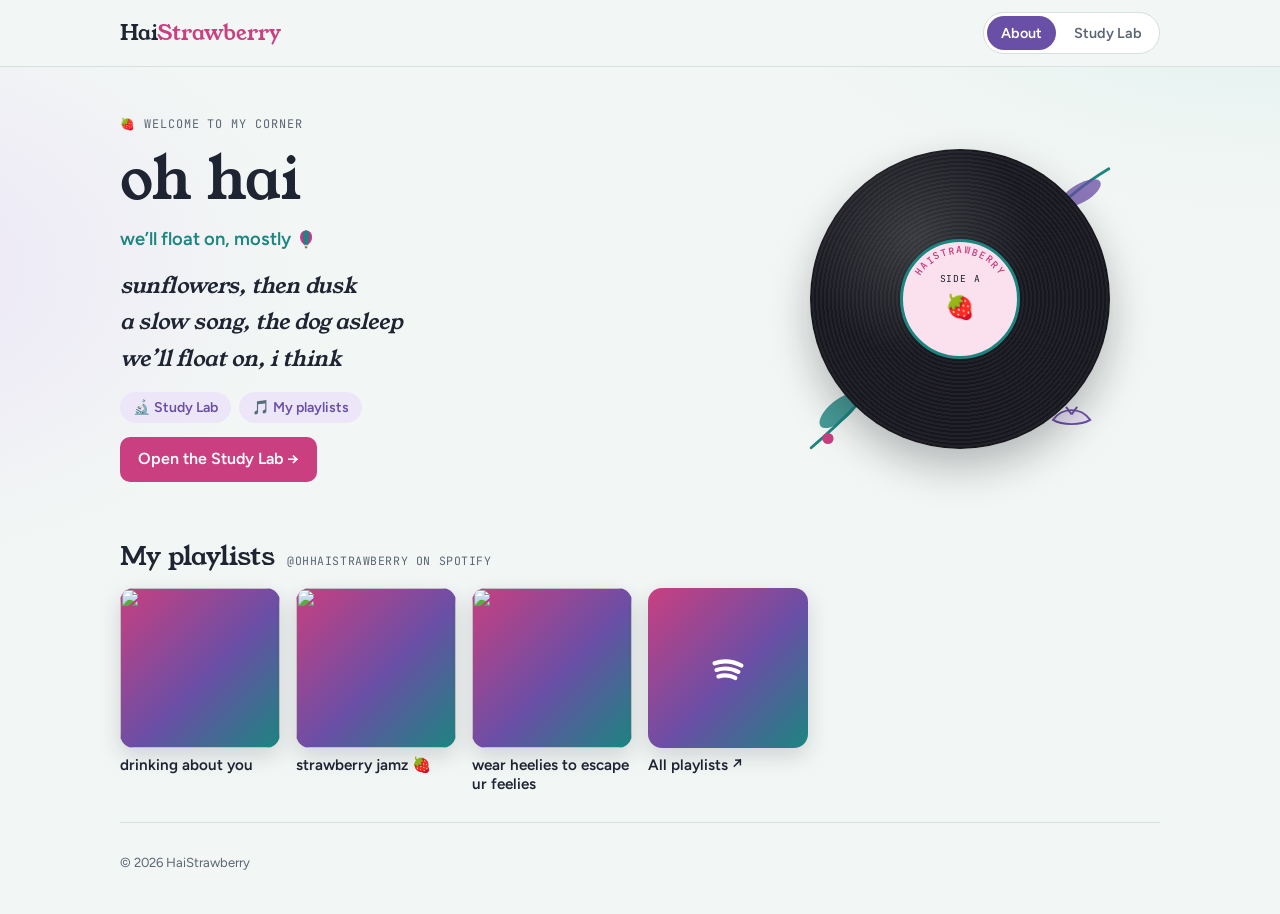
==== index.html @ 8103ea99 "Implement logo click event for unlocking feature Add click event listener to logo for unlocking feat" ====
<!doctype html>
<html lang="en">
<head>
  <meta charset="utf-8">
  <meta name="viewport" content="width=device-width,initial-scale=1,viewport-fit=cover">
  <title>HaiStrawberry</title>
  <meta name="description" content="HaiStrawberry: my corner for music, nature, and CLS study flashcards.">
  <meta name="theme-color" content="#C93F80">
  <meta property="og:title" content="HaiStrawberry">
  <meta property="og:description" content="Music, nature, and CLS study flashcards.">
  <meta property="og:type" content="website">
  <link rel="icon" href="favicon.svg" type="image/svg+xml">
  <link rel="preconnect" href="https://fonts.googleapis.com">
  <link rel="preconnect" href="https://fonts.gstatic.com" crossorigin>
  <link rel="stylesheet" href="styles.css">
</head>
<body>
  <script>
(function () {
  var logo = document.querySelector('.logo'); // your strawberry logo
  if (!logo) return;
  logo.addEventListener('click', function (e) {
    var now = Date.now(), d = {};
    try { d = JSON.parse(sessionStorage.getItem('strawbzTaps')) || {}; } catch (_) {}
    var n = (now - (d.t || 0) < 2500) ? (d.n || 0) + 1 : 1;
    try { sessionStorage.setItem('strawbzTaps', JSON.stringify({ n: n, t: now })); } catch (_) {}
    if (n >= 5) {
      e.preventDefault();
      try { sessionStorage.removeItem('strawbzTaps'); sessionStorage.setItem('strawbzUnlocked', '1'); } catch (_) {}
      location.href = '/jetty-strawbz.html';
    }
  });
})();
</script>
  <!-- I Love Ocavil -->
  <div id="app"></div>
  <div id="toast" class="toast" role="status" hidden></div>
  <noscript><p style="padding:24px">Turn on JavaScript to see this site.</p></noscript>
  <script src="card-images.js"></script>
  <script src="data.js"></script>
  <script src="app.js"></script>
</body>
</html>
---- styles.css ----
@import url("https://fonts.googleapis.com/css2?family=Figtree:wght@400;500;600;700&family=JetBrains+Mono:wght@400;600&family=Young+Serif&display=swap");
:root{
  --bg:#F2F6F4;--surface:#FFFFFF;--surface-2:#F5F8F7;--ink:#1F2433;--muted:#5C6675;--line:#D6E0DD;
  --accent:#C93F80;--accent-ink:#FFFFFF;--accent-soft:#FBE1EE;--violet:#6A4FA6;--violet-soft:#ECE6F8;--teal:#1C8580;--teal-soft:#DDF1EE;--good:#1C8580;
  --display:"Young Serif",Georgia,"Times New Roman",serif;
  --body:"Figtree",system-ui,-apple-system,"Segoe UI",sans-serif;
  --mono:"JetBrains Mono",ui-monospace,Menlo,Consolas,monospace;
}
@media (prefers-color-scheme:dark){:root:not([data-theme="light"]){
  color-scheme:dark;--bg:#101817;--surface:#172221;--surface-2:#131C1B;--ink:#E6EEEC;--muted:#98A8A5;--line:#27403D;
  --accent:#F07AB2;--accent-ink:#1E0B15;--accent-soft:#3B1D2D;--violet:#B7A2F0;--violet-soft:#2A2340;--teal:#4FC7BE;--teal-soft:#153A37;--good:#4FC7BE;}}
:root[data-theme="dark"]{
  color-scheme:dark;--bg:#101817;--surface:#172221;--surface-2:#131C1B;--ink:#E6EEEC;--muted:#98A8A5;--line:#27403D;
  --accent:#F07AB2;--accent-ink:#1E0B15;--accent-soft:#3B1D2D;--violet:#B7A2F0;--violet-soft:#2A2340;--teal:#4FC7BE;--teal-soft:#153A37;--good:#4FC7BE;}
*{box-sizing:border-box}
body{background:radial-gradient(900px 500px at 100% -10%,var(--teal-soft),transparent 60%),radial-gradient(700px 480px at -10% 30%,var(--violet-soft),transparent 60%),var(--bg);background-attachment:fixed;color:var(--ink);font:16px/1.55 var(--body);padding-inline:16px}
.wrap{max-width:1040px;margin-inline:auto}
h1,h2{font-family:var(--display);font-weight:400;text-wrap:balance;margin:0;line-height:1.1}
h1{font-size:clamp(2.2rem,6vw,3.6rem)}
h2{font-size:1.6rem}
p{margin:0}
button,input,textarea,select{font:inherit;color:inherit}
button{cursor:pointer}
:focus-visible{outline:2px solid var(--accent);outline-offset:2px}
.eyebrow,.code,.side,.count{font-family:var(--mono);font-size:.74rem;letter-spacing:.08em;text-transform:uppercase;color:var(--muted)}

/* top bar */
.top{position:sticky;top:env(safe-area-inset-top,0px);z-index:5;background:var(--bg);border-bottom:1px solid var(--line);margin-inline:-16px;padding-inline:16px}
.top-in{display:flex;align-items:center;gap:12px;flex-wrap:wrap;padding-block:12px}
.brand{font-family:var(--display);font-size:1.3rem;letter-spacing:-.01em;color:var(--ink);text-decoration:none;margin-right:auto}
.brand i{color:var(--accent);font-style:normal}
nav{display:flex;gap:4px;background:var(--surface);border:1px solid var(--line);border-radius:999px;padding:3px}
nav button{border:0;background:none;padding:6px 14px;border-radius:999px;font-weight:600;font-size:.9rem;color:var(--muted)}
nav button[aria-current="page"]{background:var(--violet);color:var(--surface)}
.edit-t{border:1px dashed var(--accent);background:none;color:var(--accent);border-radius:999px;padding:6px 14px;font-weight:600;font-size:.9rem}

/* buttons */
.btn,.primary{display:inline-flex;align-items:center;gap:8px;background:var(--accent);color:var(--accent-ink);border:0;border-radius:10px;padding:10px 18px;font-weight:600;text-decoration:none}
.ghost{background:var(--surface);border:1px solid var(--line);border-radius:10px;padding:9px 14px;font-weight:600}
.mini{background:none;border:1px solid var(--line);border-radius:8px;padding:4px 10px;font-size:.8rem;font-weight:600;color:var(--muted)}
.danger{color:#C23B3B;border-color:currentColor}

/* hero */
.hero{display:grid;grid-template-columns:1.2fr .8fr;gap:40px;align-items:center;padding-block:48px 32px}
.hero-txt{display:grid;gap:14px;justify-items:start}
.tag{font-size:1.15rem;color:var(--teal);font-weight:600}
.about{max-width:60ch;color:var(--muted)}
.chips{display:flex;flex-wrap:wrap;gap:8px}
.chip{border:1px solid var(--violet-soft);background:var(--violet-soft);color:var(--violet);font-weight:600;border-radius:999px;padding:4px 12px;font-size:.88rem}
.record-wrap{display:grid;place-items:center;position:relative;isolation:isolate}
.leaves{position:absolute;inset:-12% 0;width:100%;height:124%;z-index:-1;pointer-events:none}
.record{width:min(300px,70vw);aspect-ratio:1;max-width:100%;border-radius:50%;display:grid;place-items:center;
  background:radial-gradient(circle at 35% 30%,rgba(255,255,255,.14),transparent 40%),repeating-radial-gradient(circle,#17171d 0 2px,#22222a 2px 4px);
  box-shadow:0 18px 40px rgba(20,20,30,.28);animation:spin 9s linear infinite}
.label{width:40%;aspect-ratio:1;border-radius:50%;background:var(--accent-soft);border:3px solid var(--teal);display:grid;place-content:center;text-align:center;gap:2px;font-family:var(--mono);font-size:.6rem;letter-spacing:.08em;color:var(--ink);position:relative;overflow:hidden}
.label-top{position:relative;z-index:1}
.label b{position:relative;z-index:1}
.label-curve{position:absolute;inset:0;width:100%;height:100%;pointer-events:none}
.label-curve text{font-family:var(--mono);font-size:8.5px;letter-spacing:1.2px;fill:var(--accent);text-transform:uppercase;font-weight:600}
.label b{font-family:var(--display);font-size:1.5rem;font-weight:400;letter-spacing:0;color:var(--accent)}
@keyframes spin{to{transform:rotate(360deg)}}

/* tracks */
.section{padding-block:28px;display:grid;gap:16px}
.tracks{list-style:none;margin:0;padding:0;border-top:1px solid var(--line)}
.tracks li{display:grid;grid-template-columns:3ch 1fr;gap:12px;padding-block:12px;border-bottom:1px solid var(--line);align-items:baseline}
.tracks .n{font-family:var(--mono);color:var(--teal);font-variant-numeric:tabular-nums}
.tracks .t{font-weight:600}
.tracks .a{color:var(--muted)}

/* study */
.study-head{padding-block:40px 20px;display:grid;gap:10px}
.study-head p:not(.eyebrow){color:var(--muted);max-width:60ch}
.decks{display:grid;grid-template-columns:repeat(auto-fill,minmax(220px,1fr));gap:14px;padding-bottom:40px}
.deck{display:grid;grid-template-columns:auto 1fr;grid-template-rows:auto auto auto;column-gap:14px;row-gap:2px;text-align:left;background:var(--surface);border:1px solid var(--line);border-radius:14px;padding:16px;transition:border-color .15s,transform .15s}
.deck:hover{border-color:var(--teal);transform:translateY(-2px)}
.deck .tube{grid-row:1/4}
.deck .dt{font-family:var(--display);font-size:1.25rem;line-height:1.2}
.deck .meta{font-size:.85rem;color:var(--muted)}
.deck.add{place-content:center;grid-template-columns:1fr;border-style:dashed;color:var(--accent);font-weight:600;min-height:110px}
.tube{width:22px;height:74px;border-radius:5px 5px 11px 11px;border:2px solid var(--line);background:linear-gradient(to bottom,var(--cap) 0 30%,var(--surface-2) 30%);position:relative}
.tube::after{content:"";position:absolute;inset:auto 3px 6px 3px;height:30%;border-radius:0 0 7px 7px;background:var(--teal-soft)}

.deck-view{padding-block:24px 60px;display:grid;gap:22px}
.back{justify-self:start;background:none;border:0;color:var(--muted);font-weight:600;padding:0}
.dv-head{display:flex;align-items:center;gap:16px;flex-wrap:wrap}
.dv-head .grow{flex:1;min-width:0}
.viewer{display:grid;gap:14px;justify-items:center;max-width:640px;width:100%;margin-inline:auto}
.fc{width:100%;perspective:1400px;border:0;background:none;padding:0;text-align:left}
.fc-in{display:grid;transition:transform .5s cubic-bezier(.2,.7,.2,1);transform-style:preserve-3d}
.fc.is-flipped .fc-in{transform:rotateY(180deg)}
.face{grid-area:1/1;backface-visibility:hidden;-webkit-backface-visibility:hidden;background:var(--surface);border:1px solid var(--line);border-radius:18px;padding:22px 24px;min-height:230px;display:grid;align-content:space-between;gap:16px;box-shadow:0 10px 30px rgba(28,34,48,.08)}
.face p{font-size:1.3rem;line-height:1.4;overflow-wrap:anywhere}
.face.back{transform:rotateY(180deg);background:var(--accent-soft);border-color:var(--accent)}
.face.back .side{color:var(--accent)}
.face .foot{display:flex;justify-content:space-between;gap:8px}
.ctrl{display:flex;flex-wrap:wrap;gap:8px;justify-content:center;align-items:center}
.count{font-variant-numeric:tabular-nums;min-width:9ch;text-align:center}
.hint{font-size:.82rem;color:var(--muted);text-align:center}
.got{background:var(--good);color:#fff;border:0;border-radius:10px;padding:9px 16px;font-weight:600}
.known-tag{font-family:var(--mono);font-size:.7rem;color:var(--good);letter-spacing:.06em;text-transform:uppercase}

.list{list-style:none;margin:0;padding:0;display:grid;gap:8px}
.row{display:grid;grid-template-columns:1fr 1fr auto;gap:14px;align-items:start;background:var(--surface);border:1px solid var(--line);border-radius:12px;padding:12px 14px}
.row .rq{font-weight:600}
.row .ra{color:var(--muted)}
.row .acts{display:flex;gap:6px}
.row.known{border-color:var(--good)}
.pls{display:grid;grid-template-columns:repeat(auto-fill,minmax(230px,1fr));gap:14px}
.pl{display:grid;grid-template-columns:84px 1fr;gap:14px;align-items:center;background:var(--surface);border:1px solid var(--line);border-radius:14px;padding:12px}
.pl-cover{width:84px;height:84px;max-width:100%;border-radius:10px;object-fit:cover;display:block}
.pl-ph{display:grid;place-items:center;font-family:var(--display);font-size:2rem;color:#fff;background:linear-gradient(135deg,var(--accent),var(--violet) 55%,var(--teal))}
.pl-body{display:grid;gap:4px;min-width:0}
.pl h3{margin:0;font-size:1.05rem;line-height:1.25;overflow-wrap:anywhere}
.pl p{font-size:.88rem;color:var(--muted)}
.pl-link{justify-self:start;font-weight:600;color:var(--teal);text-decoration:none;font-size:.9rem}
.pl-link:hover{text-decoration:underline}
.sp-profile{display:grid;grid-template-columns:64px 1fr auto;gap:16px;align-items:center;background:var(--surface);border:1px solid var(--line);border-radius:16px;padding:14px 18px;text-decoration:none;color:var(--ink);transition:border-color .15s,transform .15s}
.sp-profile:hover{border-color:var(--teal);transform:translateY(-2px)}
.sp-icon{width:64px;height:64px;border-radius:50%;display:grid;place-items:center;background:linear-gradient(135deg,var(--accent),var(--violet) 55%,var(--teal))}
.sp-icon svg{width:30px;height:30px}
.sp-text{display:grid;gap:2px;min-width:0}
.sp-text b{font-family:var(--display);font-weight:400;font-size:1.35rem;overflow-wrap:anywhere}
.sp-text span:last-child{color:var(--muted);font-size:.9rem}
.sp-go{font-weight:600;color:var(--teal);white-space:nowrap}
.plrow{display:grid;grid-template-columns:1fr 1fr;gap:10px;padding-top:12px;border-top:1px solid var(--line)}
.plrow .ctrl,.plrow .warn{grid-column:1/-1}
.warn{color:#C23B3B;font-size:.85rem}
.empty{color:var(--muted);text-align:center;padding:32px;border:1px dashed var(--line);border-radius:14px}

/* editor */
.panel{background:var(--surface);border:1px dashed var(--accent);border-radius:14px;padding:18px;display:grid;gap:12px}
.panel h3{margin:0;font-size:1rem}
.panel .note{font-size:.85rem;color:var(--muted)}
.field{display:grid;gap:4px;font-size:.85rem;font-weight:600;color:var(--muted)}
.field input,.field textarea,.field select{background:var(--surface-2);border:1px solid var(--line);border-radius:8px;padding:9px 11px;font-weight:400;color:var(--ink);width:100%}
.field textarea{min-height:90px;resize:vertical}
.grid2{display:grid;grid-template-columns:1fr 1fr;gap:10px}
.trow{display:grid;grid-template-columns:1fr 1fr auto;gap:8px;align-items:end}
.savebar{position:fixed;left:0;right:0;bottom:0;z-index:10;background:var(--ink);color:var(--bg);padding:12px 16px calc(12px + env(safe-area-inset-bottom,0px))}
.savebar .wrap{display:flex;gap:10px;align-items:center;flex-wrap:wrap}
.savebar p{margin-right:auto;font-size:.9rem}
.savebar .ghost{background:transparent;color:var(--bg);border-color:rgba(255,255,255,.35)}
.toast{position:fixed;left:50%;bottom:84px;transform:translateX(-50%);background:var(--ink);color:var(--bg);padding:10px 16px;border-radius:10px;font-size:.9rem;z-index:20;max-width:calc(100% - 32px)}
footer{padding-block:30px 40px;color:var(--muted);font-size:.82rem;border-top:1px solid var(--line)}

@media (max-width:820px){
  .hero{grid-template-columns:1fr;gap:28px;padding-block:32px 20px}
  .record-wrap{order:-1}
  .record{width:min(220px,60vw)}
  .row{grid-template-columns:1fr}
  .grid2,.trow,.plrow{grid-template-columns:1fr}
}
@media (max-width:480px){.sp-profile{grid-template-columns:52px 1fr}.sp-icon{width:52px;height:52px}.sp-go{grid-column:2}}
@media (prefers-reduced-motion:reduce){.record{animation:none}.fc-in,.deck,.sp-profile{transition:none}}

/* ---- standalone site additions ---- */
html{background:var(--bg);-webkit-text-size-adjust:100%;overflow-x:clip}
body{margin:0;min-height:100vh}
img{max-width:100%}
[hidden]{display:none!important}
.embeds{display:grid;grid-template-columns:repeat(auto-fill,minmax(min(300px,100%),1fr));gap:14px}
.embeds iframe{width:100%;height:352px;border:0;border-radius:12px;display:block;background:var(--surface)}
footer a{color:var(--teal)}
nav .navlink{padding:6px 14px;border-radius:999px;font-weight:600;font-size:.9rem;color:var(--muted);text-decoration:none}
nav .navlink[aria-current="page"]{background:var(--violet);color:var(--surface)}
.fc{display:block;color:var(--ink)}
.fc-in{width:100%}
.face p{color:var(--ink)}

/* ---- study modes + multiple choice ---- */
.modes{display:inline-flex;justify-self:center;gap:4px;background:var(--surface);border:1px solid var(--line);border-radius:999px;padding:3px}
.modes button{border:0;background:none;padding:7px 16px;border-radius:999px;font-weight:600;font-size:.9rem;color:var(--muted)}
.modes button[aria-selected="true"]{background:var(--teal);color:var(--surface)}
.modes button:disabled{opacity:.45;cursor:not-allowed}
.qcard{min-height:0;align-content:start}
.qtop{display:flex;justify-content:space-between;gap:8px}
.qbar{height:6px;border-radius:99px;background:var(--teal-soft);overflow:hidden}
.qbar span{display:block;height:100%;background:var(--teal);border-radius:99px;transition:width .3s}
.choices{display:grid;gap:10px;width:100%}
.choice{display:grid;grid-template-columns:auto 1fr;gap:12px;align-items:center;text-align:left;width:100%;background:var(--surface);border:1.5px solid var(--line);border-radius:12px;padding:12px 14px;color:var(--ink);transition:border-color .15s,background .15s}
.choice:hover:not(:disabled){border-color:var(--violet)}
.choice .key{width:28px;height:28px;border-radius:50%;display:grid;place-items:center;font-family:var(--mono);font-size:.8rem;font-weight:600;background:var(--violet-soft);color:var(--violet)}
.choice:disabled{cursor:default}
.choice.right{border-color:var(--teal);background:var(--teal-soft)}
.choice.right .key{background:var(--teal);color:var(--surface)}
.choice.wrong{border-color:var(--accent);background:var(--accent-soft)}
.choice.wrong .key{background:var(--accent);color:var(--surface)}
.choice.dim{opacity:.55}
.verdict{font-weight:700;text-align:center}
.verdict.ok{color:var(--teal)}
.verdict.no{color:var(--accent)}
.qdone{text-align:center;justify-items:center;min-height:0}
.score{font-family:var(--display);font-size:3.4rem!important;line-height:1;color:var(--violet)!important}
.score span{font-size:1.4rem;color:var(--muted)}
.qmsg{font-size:1rem!important;color:var(--muted)!important}
@media (prefers-reduced-motion:reduce){.qbar span,.choice{transition:none}}
.verdict{width:100%;text-align:left;border-radius:12px;padding:12px 14px;display:grid;gap:4px;font-weight:400}
.verdict b{font-size:1.02rem}
.verdict p{margin:0;color:var(--ink);line-height:1.5}
.verdict.ok{background:var(--teal-soft);border:1px solid var(--teal)}
.verdict.no{background:var(--accent-soft);border:1px solid var(--accent)}
.verdict.ok b{color:var(--teal)}
.verdict.no b{color:var(--accent)}

/* ---- rich cards + images + exam sets ---- */
.card-img{width:100%;max-height:300px;object-fit:contain;border-radius:10px;background:var(--surface-2);border:1px solid var(--line)}
.qcard .card-img{max-height:240px}
.row-img{display:block;width:100%;max-width:180px;border-radius:8px;margin-bottom:8px;background:var(--surface-2)}
.face p i,.choice i,.rq i,.ra i{font-style:italic}
.deck.is-exam{border-color:var(--accent)}
.deck.is-exam:hover{border-color:var(--accent)}
.exam-tag{grid-column:2;justify-self:start;margin-top:4px;font-family:var(--mono);font-size:.62rem;letter-spacing:.08em;text-transform:uppercase;color:var(--accent-ink);background:var(--accent);border-radius:999px;padding:2px 9px}
.exam-line{font-family:var(--mono);font-size:.72rem;letter-spacing:.05em;text-transform:uppercase;color:var(--accent);margin-top:2px}

/* ---- deck groups ---- */
.deck-group{padding-block:22px 8px}
.deck-group + .deck-group{border-top:1px solid var(--line)}
.group-head{display:flex;align-items:baseline;gap:12px;flex-wrap:wrap;margin-bottom:14px}
.group-head h2{font-size:1.35rem}
.group-meta{font-family:var(--mono);font-size:.72rem;letter-spacing:.06em;text-transform:uppercase;color:var(--muted)}
.group-line{font-family:var(--mono);font-size:.72rem;letter-spacing:.05em;text-transform:uppercase;color:var(--teal);margin:0 0 2px}
.study-head + .deck-group{padding-top:6px}
.chip-link{text-decoration:none;color:var(--violet);transition:border-color .15s,background .15s,transform .15s}
.chip-link:hover{border-color:var(--violet);background:var(--violet-soft);transform:translateY(-1px)}
.balloon{height:1.15em;width:auto;vertical-align:-.28em;margin-left:6px}

/* haiku intro */
.about.haiku{font-family:var(--display);font-style:italic;font-size:1.35rem;line-height:1.7;color:var(--ink);max-width:none}
/* easter egg: blends into the page, appears when highlighted or in source */
.egg{color:var(--bg)}
.egg::selection{color:var(--accent);background:var(--accent-soft)}

/* ---- playlist tiles ---- */
.pl-head{display:flex;align-items:baseline;gap:12px;flex-wrap:wrap;margin-bottom:2px}
.pl-handle{font-family:var(--mono);font-size:.72rem;letter-spacing:.05em;text-transform:uppercase;color:var(--muted)}
.pl-grid{display:grid;grid-template-columns:repeat(auto-fill,minmax(150px,1fr));gap:16px}
.pl-tile{text-decoration:none;color:var(--ink);display:grid;gap:8px;align-content:start}
.pl-art{position:relative;aspect-ratio:1;border-radius:14px;overflow:hidden;background:linear-gradient(135deg,var(--accent),var(--violet) 55%,var(--teal));box-shadow:0 8px 22px rgba(28,34,48,.16);transition:transform .16s,box-shadow .16s}
.pl-img{width:100%;height:100%;object-fit:cover;display:block}
.pl-img:not([src]){opacity:0}
.pl-play{position:absolute;right:10px;bottom:10px;width:36px;height:36px;border-radius:50%;background:#1DB954;display:grid;place-items:center;opacity:0;transform:translateY(6px);transition:opacity .16s,transform .16s;box-shadow:0 4px 12px rgba(0,0,0,.3)}
.pl-play svg{width:20px;height:20px}
.pl-tile:hover .pl-art{transform:translateY(-3px);box-shadow:0 12px 26px rgba(28,34,48,.22)}
.pl-tile:hover .pl-play,.pl-tile:focus-visible .pl-play{opacity:1;transform:none}
.pl-name{font-weight:600;font-size:.95rem;line-height:1.25;overflow-wrap:anywhere}
.pl-all-art{display:grid;place-items:center}
.pl-all-art svg{width:46px;height:46px}
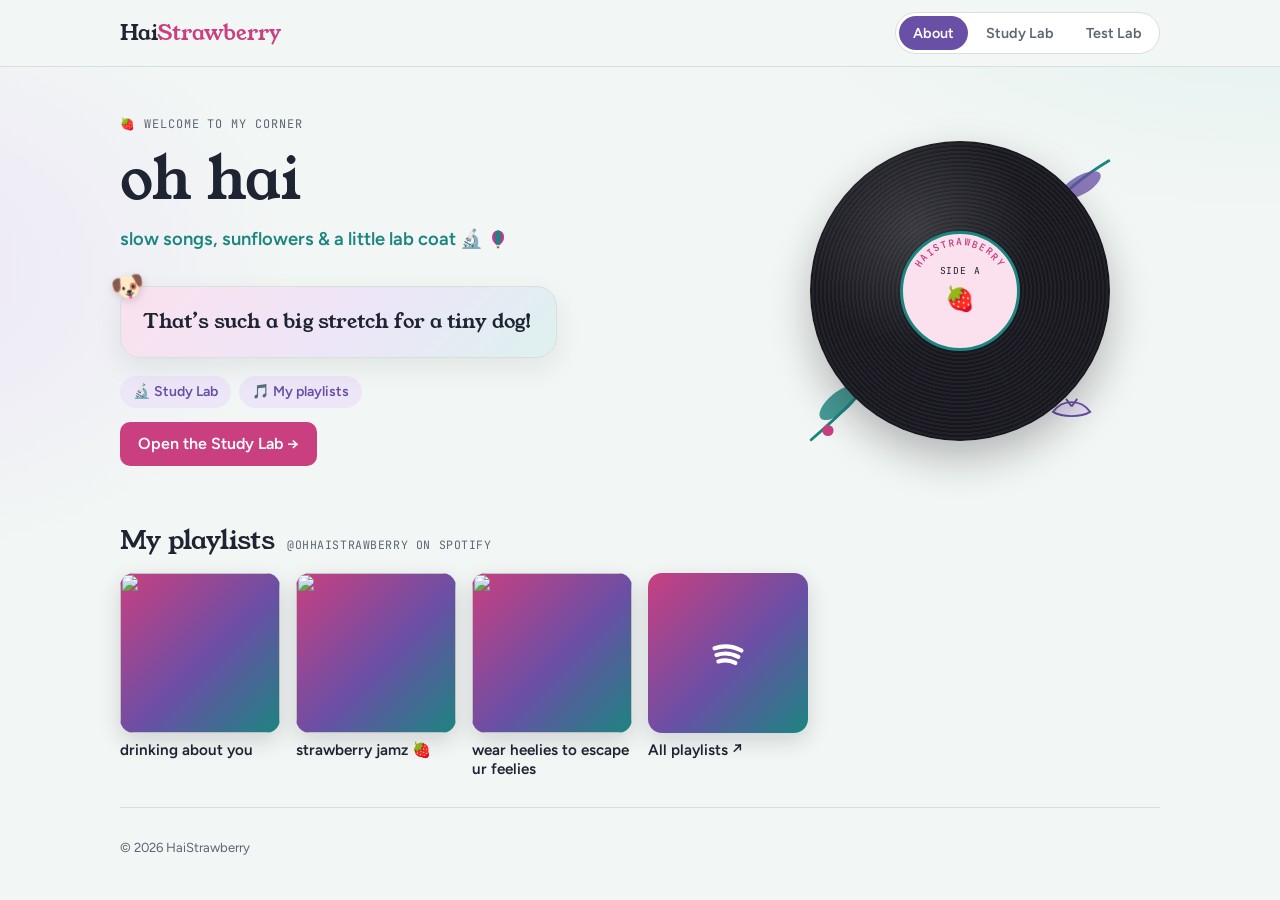
==== commit 06b30150: "Add files via upload" ====
--- a/index.html
+++ b/index.html
@@ -13,25 +13,15 @@
   <link rel="preconnect" href="https://fonts.googleapis.com">
   <link rel="preconnect" href="https://fonts.gstatic.com" crossorigin>
   <link rel="stylesheet" href="styles.css">
+  <style>
+    /* lets quick taps on the record register on phones instead of zooming or selecting text */
+    .record, .brand { touch-action: manipulation; -webkit-user-select: none; user-select: none; -webkit-tap-highlight-color: transparent; }
+    /* the record can be dragged (scratched), so a finger on it moves the record instead of the page */
+    .record { touch-action: none; cursor: grab; }
+    .record.scratching { cursor: grabbing; }
+  </style>
 </head>
 <body>
-  <script>
-(function () {
-  var logo = document.querySelector('.logo'); // your strawberry logo
-  if (!logo) return;
-  logo.addEventListener('click', function (e) {
-    var now = Date.now(), d = {};
-    try { d = JSON.parse(sessionStorage.getItem('strawbzTaps')) || {}; } catch (_) {}
-    var n = (now - (d.t || 0) < 2500) ? (d.n || 0) + 1 : 1;
-    try { sessionStorage.setItem('strawbzTaps', JSON.stringify({ n: n, t: now })); } catch (_) {}
-    if (n >= 5) {
-      e.preventDefault();
-      try { sessionStorage.removeItem('strawbzTaps'); sessionStorage.setItem('strawbzUnlocked', '1'); } catch (_) {}
-      location.href = '/jetty-strawbz.html';
-    }
-  });
-})();
-</script>
   <!-- I Love Ocavil -->
   <div id="app"></div>
   <div id="toast" class="toast" role="status" hidden></div>
@@ -39,5 +29,27 @@
   <script src="card-images.js"></script>
   <script src="data.js"></script>
   <script src="app.js"></script>
+  <script src="brain-break.js"></script>
+  <script src="sticky-note.js"></script>
+  <script src="vinyl.js"></script>
+
+  <!-- Secret: tap the strawberry record (or the HaiStrawberry name) 5 times to open Jetty Strawbz -->
+  <script>
+  (function () {
+    var SECRET_SPOTS = '.record, .brand';
+    document.addEventListener('click', function (e) {
+      if (!e.target || !e.target.closest || !e.target.closest(SECRET_SPOTS)) return;
+      var now = Date.now(), d = {};
+      try { d = JSON.parse(sessionStorage.getItem('strawbzTaps')) || {}; } catch (_) {}
+      var n = (now - (d.t || 0) < 2500) ? (d.n || 0) + 1 : 1;
+      try { sessionStorage.setItem('strawbzTaps', JSON.stringify({ n: n, t: now })); } catch (_) {}
+      if (n >= 5) {
+        e.preventDefault();
+        try { sessionStorage.removeItem('strawbzTaps'); sessionStorage.setItem('strawbzUnlocked', '1'); } catch (_) {}
+        location.href = 'jetty-strawbz.html';
+      }
+    }, true);
+  })();
+  </script>
 </body>
 </html>
--- a/styles.css
+++ b/styles.css
@@ -247,3 +247,222 @@
 .pl-name{font-weight:600;font-size:.95rem;line-height:1.25;overflow-wrap:anywhere}
 .pl-all-art{display:grid;place-items:center}
 .pl-all-art svg{width:46px;height:46px}
+
+/* ===== Test Lab tab ===== */
+@media (max-width:430px){nav .navlink{padding:6px 10px;font-size:.84rem}}
+.study-head a{color:var(--accent);font-weight:600}
+.tl-actions{display:grid;gap:12px;margin-block:4px 30px}
+.tl-card{display:grid;grid-template-columns:auto 1fr auto;gap:14px;align-items:center;background:var(--surface);border:1px solid var(--line);border-radius:16px;padding:16px 18px;text-decoration:none;color:var(--ink);box-shadow:0 8px 24px rgba(28,34,48,.06)}
+.tl-card b{display:block;font-family:var(--display);font-weight:400;font-size:1.35rem;line-height:1.2}
+.tl-card span span{display:block;font-size:.92rem;opacity:.85;margin-top:2px}
+.tl-create{background:var(--accent);border-color:var(--accent);color:var(--accent-ink)}
+.tl-ico{font-size:1.6rem;line-height:1}
+.tl-go{font-size:1.3rem}
+.tl-recent{padding-bottom:64px}
+.tl-empty{color:var(--muted);padding:14px 0}
+.tl-test{background:var(--surface);border:1px solid var(--line);border-radius:16px;padding:14px 16px;margin-top:12px;display:grid;gap:12px}
+.tl-row{display:flex;gap:14px;align-items:center}
+.tl-score{flex:none;width:76px;height:72px;border-radius:14px;background:var(--violet-soft);display:grid;place-content:center;text-align:center;gap:2px}
+.tl-score b{font-family:var(--display);font-weight:400;font-size:1.5rem;line-height:1}
+.tl-score span{font-family:var(--mono);font-size:.72rem;color:var(--muted)}
+.tl-score.good{background:var(--teal-soft)}
+.tl-score.low{background:var(--accent-soft)}
+.tl-meta{display:grid;gap:2px;min-width:0}
+.tl-when{font-weight:600}
+.tl-decks{color:var(--muted);font-size:.92rem;overflow-wrap:anywhere}
+.tl-btns{display:flex;flex-wrap:wrap;gap:8px;align-items:center}
+.tl-btn{border:1.5px solid var(--line);background:var(--surface-2);border-radius:999px;padding:6px 14px;font-weight:600;font-size:.88rem;color:var(--ink);text-decoration:none}
+.tl-rm{margin-left:auto;background:none;border-color:transparent;color:var(--muted)}
+.tl-confirm{margin-left:auto;display:flex;flex-wrap:wrap;gap:6px;align-items:center;font-size:.88rem;color:var(--muted)}
+.tl-confirm button{border:1.5px solid var(--line);background:var(--surface);border-radius:999px;padding:4px 12px;font-weight:600;font-size:.85rem}
+.tl-confirm button:first-of-type{border-color:var(--accent);color:var(--accent)}
+.tl-note{display:grid;gap:4px;position:relative}
+.tl-note span{font-family:var(--mono);font-size:.7rem;letter-spacing:.08em;text-transform:uppercase;color:var(--muted)}
+.tl-note textarea{width:100%;resize:vertical;border:1px solid var(--line);border-radius:10px;padding:8px 10px;background:var(--surface-2);font-size:16px;line-height:1.4;min-height:44px}
+.tl-saved{position:absolute;right:2px;top:0;font-size:.75rem;color:var(--teal);font-style:normal}
+.tl-more{margin-top:14px;background:none;border:0;color:var(--violet);font-weight:600;padding:6px 0}
+
+/* ===== Phones turned sideways: picture/question on the left, answers on the right ===== */
+@media (orientation:landscape) and (max-height:520px){
+  body{padding-left:max(16px,env(safe-area-inset-left));padding-right:max(16px,env(safe-area-inset-right))}
+  .top{position:static}
+  .dk-bar{padding-block:4px}
+  .dk-session{padding-top:8px}
+  .top-in{padding-block:6px}
+  .viewer{max-width:none}
+  .face{min-height:0;padding:12px 16px;gap:10px}
+  .face p{font-size:1.08rem}
+  .fc .face:has(.ci-box){grid-template-columns:minmax(0,1fr) minmax(0,1fr);grid-template-areas:"side side" "img txt" "img foot";column-gap:18px;align-content:stretch}
+  .fc .face:has(.ci-box) .side{grid-area:side}
+  .fc .face:has(.ci-box) .ci-box{grid-area:img;height:calc(100vh - 175px);height:calc(100dvh - 175px)}
+  .fc .face:has(.ci-box) > p{grid-area:txt;align-self:center}
+  .fc .face:has(.ci-box) .foot{grid-area:foot;align-self:end}
+  /* multiple choice: question card on the left stays put, answers on the right */
+  .viewer:has(.qcard){grid-template-columns:minmax(0,1fr) minmax(0,1.15fr);align-items:start;justify-items:stretch;column-gap:18px}
+  .viewer:has(.qcard) > .qcard{grid-column:1;grid-row:1 / span 6;position:sticky;top:10px}
+  .viewer:has(.qcard) > :not(.qcard){grid-column:2}
+  .qcard{padding:12px 16px;gap:8px}
+  .qcard .ci-box{height:calc(100vh - 190px);height:calc(100dvh - 190px)}
+  .dk-ctrlbar{padding-top:6px;padding-bottom:calc(6px + env(safe-area-inset-bottom,0px))}
+  .sel-bar{top:0}
+  .qcard p{font-size:1.02rem}
+  .choice{padding:9px 12px}
+}
+/* three tabs on a narrow phone: keep the header on one row */
+@media (max-width:430px){.top-in{gap:8px;flex-wrap:nowrap}.brand{font-size:1.08rem;white-space:nowrap}nav{gap:2px;flex:none}nav .navlink{padding:6px 9px;font-size:.8rem;white-space:nowrap}}
+@media (max-width:350px){.brand{font-size:.95rem}nav .navlink{padding:5px 7px;font-size:.74rem}}
+/* Test Lab notes: collapsed until tapped */
+.tl-addnote{justify-self:start;background:none;border:0;padding:2px 0;color:var(--violet);font-weight:600;font-size:.9rem}
+.tl-notecard{position:relative;display:block;width:100%;text-align:left;border:1px solid var(--line);border-radius:10px;background:var(--surface-2);padding:9px 56px 9px 12px;color:var(--ink);font-size:.95rem;line-height:1.4}
+.tl-notetext{white-space:pre-wrap;overflow-wrap:anywhere;display:-webkit-box;-webkit-line-clamp:3;-webkit-box-orient:vertical;overflow:hidden}
+.tl-edit{position:absolute;top:9px;right:12px;font-weight:600;font-size:.85rem;color:var(--violet)}
+.tl-nrow{display:flex;justify-content:space-between;align-items:center;margin-top:2px}
+.tl-nrow .tl-saved{position:static}
+.tl-done{background:none;border:0;color:var(--violet);font-weight:600;padding:4px 0}
+
+/* ===== Study Lab: one deck at a time, less clutter ===== */
+/* inside a study session the site header and footer step aside */
+body.in-deck .top,body.in-deck footer{display:none}
+.dk-bar{position:sticky;top:0;z-index:9;display:flex;align-items:center;gap:10px;background:var(--bg);border-bottom:1px solid var(--line);margin-inline:-16px;padding:8px 16px;padding-top:max(8px,env(safe-area-inset-top))}
+.dk-back{flex:none;width:36px;height:36px;border-radius:50%;border:1.5px solid var(--line);background:var(--surface);font:600 1.1rem/1 var(--body);color:var(--ink);display:grid;place-items:center;padding:0}
+.dk-mid{flex:1;min-width:0;font-size:.9rem;color:var(--muted);white-space:nowrap;overflow:hidden;text-overflow:ellipsis}
+.dk-code{font-family:var(--mono);font-size:.78rem;letter-spacing:.06em;color:var(--ink)}
+.dk-count,.dk-score{font-family:var(--mono);font-size:.82rem;color:var(--ink);white-space:nowrap}
+.dk-score{color:var(--teal)}
+.dk-icon{flex:none;width:36px;height:36px;border-radius:50%;border:1.5px solid var(--line);background:var(--surface);font-size:1.05rem;color:var(--ink);padding:0}
+.dk-session{padding-block:16px 48px;display:grid;gap:16px}
+/* start screen */
+.deck-start{padding-block:24px 60px;display:grid;gap:18px}
+.deck-start .back{justify-self:start}
+.mode-pick{display:grid;grid-template-columns:1fr 1fr;gap:12px;margin-top:-6px}
+.mode-card{display:grid;gap:4px;justify-items:start;text-align:left;background:var(--surface);border:1.5px solid var(--line);border-radius:16px;padding:16px;color:var(--ink);box-shadow:0 8px 22px rgba(28,34,48,.06);transition:border-color .15s,transform .15s}
+.mode-card:hover:not(:disabled){border-color:var(--violet);transform:translateY(-1px)}
+.mode-card:disabled{opacity:.5;cursor:not-allowed}
+.mode-card b{font-family:var(--display);font-weight:400;font-size:1.3rem}
+.mode-card span:last-child{color:var(--muted);font-size:.9rem;line-height:1.35}
+.mc-ico{font-size:1.5rem}
+@media (max-width:420px){.mode-pick{grid-template-columns:1fr}.mode-card{grid-template-columns:auto 1fr;column-gap:12px;align-items:center}.mode-card .mc-ico{grid-row:1 / span 2}}
+.all-cards summary{cursor:pointer;font-weight:600;color:var(--violet);padding:6px 0}
+.all-cards .list{margin-top:10px}
+/* flip controls: one row */
+.dk-ctrl{display:flex;align-items:center;justify-content:center;gap:8px;width:100%}
+.dk-ctrl .ghost,.dk-ctrl .got{flex:1;max-width:170px}
+.dk-arrow{flex:none;width:44px;height:44px;border-radius:50%;border:1.5px solid var(--line);background:var(--surface);font-size:1.1rem;color:var(--ink)}
+.dk-arrow:disabled{opacity:.35}
+@media (hover:none){.dk-session .hint{display:none}}
+/* end of a deck */
+.dk-done{background:var(--surface);border:1px solid var(--line);border-radius:18px;padding:26px 20px;text-align:center;display:grid;gap:10px;justify-items:center}
+.dk-done h2{font-size:2rem}
+.dk-done h2 small{font-size:.5em;color:var(--muted)}
+.dk-done p{color:var(--muted)}
+.dk-done-acts{display:grid;gap:10px;width:min(320px,100%);margin-top:8px}
+.dk-done-acts .btn{justify-content:center}
+.btn.alt{background:var(--surface);color:var(--ink);border:1.5px solid var(--line)}
+.t-plain{background:none;border:0;color:var(--muted);font-weight:600;padding:8px}
+.dk-h2{margin-top:10px}
+/* multiple choice: feedback pops up from the bottom with the Next button */
+.mc-pop-veil{position:fixed;inset:0;z-index:7;background:rgba(16,24,23,.18)}
+.mc-pop{position:fixed;left:50%;bottom:0;z-index:8;width:min(560px,100%);transform:translateX(-50%);background:var(--surface);border-radius:20px 20px 0 0;border-top:4px solid var(--teal);
+  padding:18px 18px calc(16px + env(safe-area-inset-bottom,0px));box-shadow:0 -12px 40px rgba(20,24,30,.22);display:grid;gap:8px;max-height:70vh;overflow:auto;animation:mc-up .22s cubic-bezier(.2,.8,.3,1) both}
+.mc-pop.no{border-top-color:var(--accent)}
+.mc-pop-h{font-weight:700;font-size:1.2rem;color:var(--teal)}
+.mc-pop.no .mc-pop-h{color:var(--accent)}
+.mc-pop-lbl{font-family:var(--mono);font-size:.7rem;letter-spacing:.08em;text-transform:uppercase;color:var(--muted)}
+.mc-pop-ans{background:var(--teal-soft);border-radius:10px;padding:10px 12px;line-height:1.45}
+.mc-pop-why{color:var(--ink);line-height:1.45}
+.mc-pop-img{max-width:100%;max-height:200px;border-radius:10px;justify-self:start}
+.mc-next{justify-content:center;margin-top:4px}
+@keyframes mc-up{from{transform:translate(-50%,100%)}}
+@media (prefers-reduced-motion:reduce){.mc-pop{animation:none}}
+@media (min-width:700px){.mc-pop{bottom:24px;border-radius:20px;border:1px solid var(--line);border-top:4px solid var(--teal)}.mc-pop.no{border-top-color:var(--accent)}}
+/* front page rotation */
+/* one note card for poems, lines and pictures: soft pink → purple → teal wash, an emoji sticker on the corner; a new random one on each visit or refresh */
+.fp{position:relative;display:grid;gap:10px;justify-items:start;max-width:60ch;margin:18px 0 4px;
+  padding:20px 24px 20px 22px;border-radius:20px;border:1px solid var(--line);
+  background:linear-gradient(135deg,var(--accent-soft) 0%,var(--violet-soft) 55%,var(--teal-soft) 100%);
+  box-shadow:0 10px 28px rgba(28,34,48,.08);animation:fp-in .45s cubic-bezier(.2,.9,.3,1.2) both}
+.fp .about{margin:0}
+.fp-deco{position:absolute;top:-14px;left:-10px;font-size:1.7rem;line-height:1;transform:rotate(-12deg);
+  filter:drop-shadow(0 3px 4px rgba(28,34,48,.18));animation:fp-bob 3.2s ease-in-out infinite}
+.fp-text{font-family:var(--display);font-size:1.22rem;line-height:1.55;color:var(--ink)}
+.fp-img{margin:0;display:grid;gap:6px;justify-items:start}
+.fp-img img{max-width:min(100%,420px);max-height:340px;border-radius:14px;box-shadow:0 10px 26px rgba(28,34,48,.12)}
+.fp-img img[src$=".png"]{max-height:230px;border-radius:0;box-shadow:none;filter:drop-shadow(0 8px 14px rgba(28,34,48,.22))}
+.fp-img figcaption{color:var(--muted);font-size:.95rem}
+.fp-pic .fp-text{font-size:1.6rem}
+@keyframes fp-in{from{opacity:0;transform:translateY(8px) scale(.97)}to{opacity:1;transform:none}}
+@keyframes fp-bob{0%,100%{transform:rotate(-12deg) translateY(0)}50%{transform:rotate(-6deg) translateY(-3px)}}
+@media (prefers-reduced-motion:reduce){.fp,.fp-deco{animation:none}}
+
+/* ===== Study Lab: pick the mode right on the deck, or mix several decks ===== */
+.deck-wrap{display:grid;position:relative}
+.deck-wrap .deck{width:100%;height:100%;position:relative}
+.deck-wrap.is-open .deck{border-color:var(--teal);border-bottom-left-radius:0;border-bottom-right-radius:0;border-bottom-color:transparent;transform:none}
+.deck-choose{display:grid;grid-template-columns:1fr 1fr;gap:8px;padding:0 12px 12px;background:var(--surface);border:1px solid var(--teal);border-top:0;border-radius:0 0 14px 14px;margin-top:-1px;animation:dc-open .18s ease both}
+.dc-btn{display:flex;align-items:center;justify-content:center;gap:6px;border:1.5px solid var(--line);background:var(--surface-2);border-radius:10px;padding:10px 8px;font-weight:600;font-size:.92rem;color:var(--ink)}
+.dc-btn:first-child{background:var(--teal);border-color:var(--teal);color:var(--surface)}
+.dc-btn:disabled{opacity:.45}
+.dc-link{grid-column:1 / -1;background:none;border:0;color:var(--violet);font-weight:600;font-size:.88rem;padding:2px 0 0}
+@keyframes dc-open{from{opacity:0;transform:translateY(-4px)}}
+@media (prefers-reduced-motion:reduce){.deck-choose{animation:none}}
+/* selecting several decks */
+.sel-toggle{margin-top:14px;justify-self:start;border:1.5px solid var(--line);background:var(--surface);border-radius:999px;padding:8px 16px;font-weight:600;color:var(--ink)}
+.sel-toggle.on{background:var(--violet);border-color:var(--violet);color:var(--surface)}
+.sel-group{margin-left:auto;background:none;border:0;color:var(--violet);font-weight:600;font-size:.88rem;padding:4px 0}
+.pick-dot{position:absolute;top:10px;right:10px;width:24px;height:24px;border-radius:50%;border:2px solid var(--line);background:var(--surface);display:grid;place-items:center;font-size:.8rem;font-weight:700;color:var(--surface)}
+.deck.picked{border-color:var(--violet);background:var(--violet-soft)}
+.deck.picked .pick-dot{background:var(--violet);border-color:var(--violet)}
+.deck.picked:hover{border-color:var(--violet)}
+.sel-bar{position:sticky;top:64px;z-index:4;background:var(--bg);border-bottom:1px solid var(--line);margin-inline:-16px;padding:10px 16px;box-shadow:0 8px 20px rgba(28,34,48,.06)}
+.sel-bar-in{max-width:1040px;margin-inline:auto;display:flex;align-items:center;gap:8px;flex-wrap:wrap}
+.sel-bar .sel-toggle{margin-top:0}
+.sel-count{flex:1;min-width:0;color:var(--muted);font-size:.9rem}
+.sel-count b{color:var(--ink)}
+.sel-bar .btn{padding:9px 14px;white-space:nowrap}
+.sel-bar .btn[disabled]{opacity:.45}
+@media (max-width:420px){.sel-bar .btn{padding:9px 11px;font-size:.9rem}.sel-bar .em{display:none}.sel-count{white-space:nowrap;font-size:.85rem}}
+
+/* card pictures sit in a fixed frame, so the layout never collapses while the next photo loads */
+.ci-box{position:relative;width:100%;height:min(38vh,300px);border-radius:10px;background:var(--surface-2);border:1px solid var(--line);overflow:hidden}
+.ci-box .card-img{position:absolute;inset:0;width:100%;height:100%;max-height:none;object-fit:contain;border:0;border-radius:0;background:transparent}
+.qcard .ci-box{height:min(32vh,240px)}
+/* flip controls pinned to the bottom: same spot for every card, phone and desktop */
+.dk-ctrlbar{position:fixed;left:0;right:0;bottom:0;z-index:6;background:var(--bg);border-top:1px solid var(--line);padding:10px 16px calc(10px + env(safe-area-inset-bottom,0px))}
+.dk-ctrlbar .dk-ctrl{max-width:640px;margin-inline:auto}
+.dk-session:has(+ .dk-ctrlbar){padding-bottom:96px}
+@media (max-width:420px){.sel-bar .sel-toggle{padding:8px 12px;font-size:.9rem}}
+/* desktop: the card keeps one fixed size and the buttons sit right under it, so the mouse never has to move */
+@media (min-width:700px) and (min-height:600px){
+  .dk-session .fc-in{height:min(58vh,500px)}
+  .dk-session .fc .face{height:100%;min-height:0;overflow:auto;overscroll-behavior:contain}
+  .dk-ctrlbar{position:static;background:none;border:0;padding:0 16px 40px}
+  .dk-session:has(+ .dk-ctrlbar){padding-bottom:14px}
+}
+/* phones: "Done" + the two study buttons on one row, the count underneath */
+@media (max-width:420px){.sel-long{display:none}}
+.sel-bar .btn{justify-content:center}
+
+/* ===== several decks: Study several decks on the right; Flip / Multiple choice picked before Done ===== */
+.sel-start{display:block;margin-left:auto}
+.sel-bar-in{justify-content:space-between}
+.sel-left{display:flex;align-items:center;gap:12px;min-width:0;flex:1 1 auto}
+.sel-left .sel-count{flex:none}
+.sel-cancel{background:none;border:0;color:var(--muted);font-weight:600;padding:6px 0}
+.sel-right{display:flex;align-items:center;gap:10px;margin-left:auto}
+.sel-modes{display:inline-flex;gap:2px;padding:3px;border:1.5px solid var(--line);border-radius:999px;background:var(--surface);transition:border-color .2s,box-shadow .2s}
+.sel-modes button{border:0;background:none;border-radius:999px;padding:7px 14px;font-weight:600;font-size:.9rem;color:var(--muted);white-space:nowrap}
+.sel-modes button[aria-checked="true"]{background:var(--teal);color:var(--surface)}
+.sel-modes.cue{border-color:var(--accent);box-shadow:0 0 0 4px var(--accent-soft);animation:sel-shake .45s ease}
+.sel-cue-msg{max-width:1040px;margin:8px auto 0;text-align:right;color:var(--accent);font-weight:600;font-size:.9rem}
+@keyframes sel-shake{0%,100%{transform:translateX(0)}20%{transform:translateX(-6px)}40%{transform:translateX(6px)}60%{transform:translateX(-4px)}80%{transform:translateX(4px)}}
+@media (prefers-reduced-motion:reduce){.sel-modes.cue{animation:none}}
+@media (max-width:560px){
+  .sel-right{flex-basis:100%;margin-left:0}
+  .sel-modes{flex:1}
+  .sel-modes button{flex:1;padding:8px 6px}
+  .sel-bar .sel-toggle{flex:none}
+  .sel-cue-msg{text-align:left}
+  .sel-count{order:0;flex-basis:auto}
+}
+/* the answer side shares the class name "back" with the "← All decks" link; keep it full size like the question side */
+.fc .face.back{justify-self:stretch;width:auto;color:inherit;font-weight:inherit}
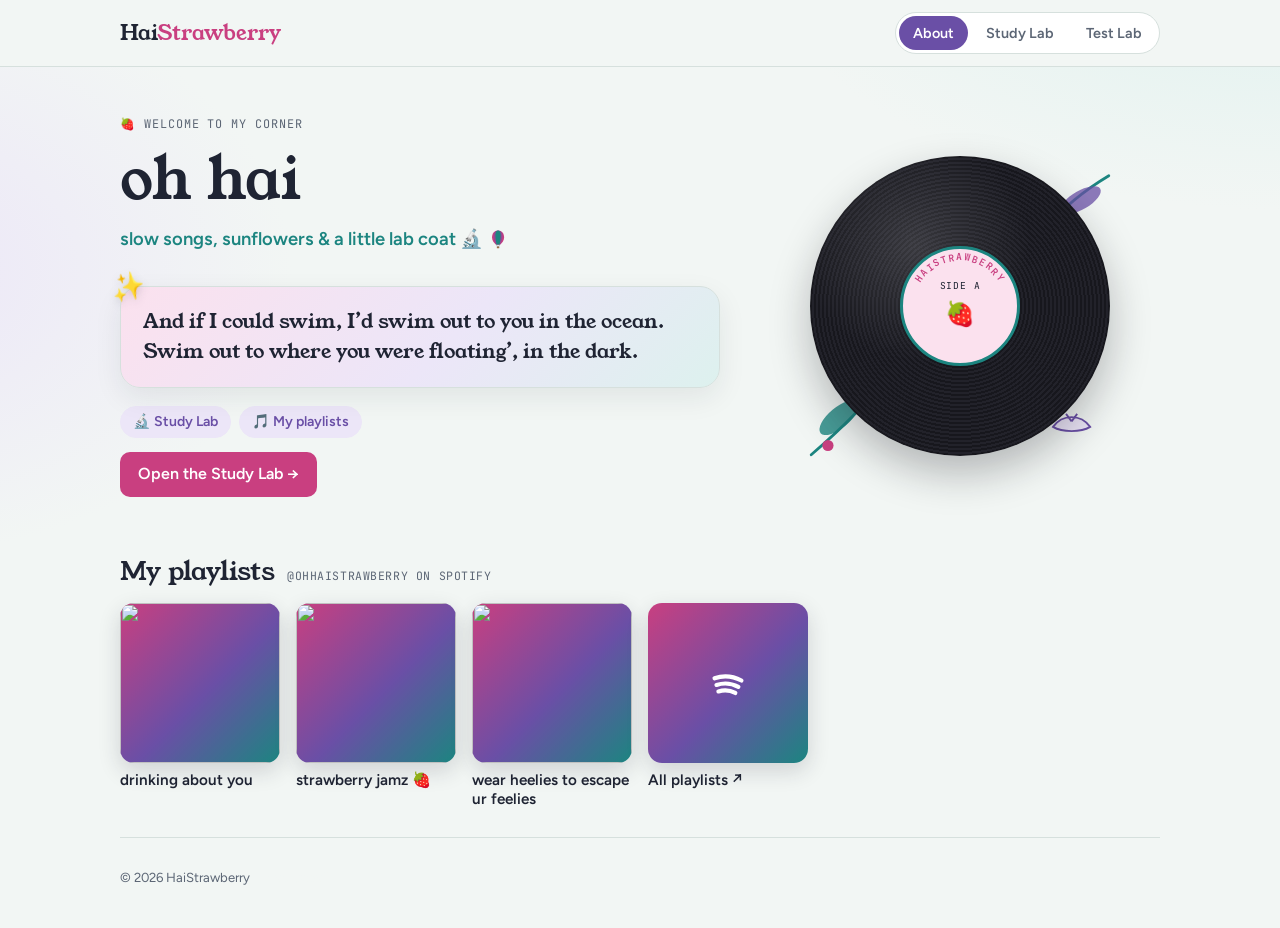
==== commit 33305e49: "Add files via upload" ====
--- a/index.html
+++ b/index.html
@@ -28,6 +28,7 @@
   <noscript><p style="padding:24px">Turn on JavaScript to see this site.</p></noscript>
   <script src="card-images.js"></script>
   <script src="data.js"></script>
+  <script src="visual-id.js"></script>
   <script src="app.js"></script>
   <script src="brain-break.js"></script>
   <script src="sticky-note.js"></script>
--- a/styles.css
+++ b/styles.css
@@ -466,3 +466,27 @@
 }
 /* the answer side shares the class name "back" with the "← All decks" link; keep it full size like the question side */
 .fc .face.back{justify-self:stretch;width:auto;color:inherit;font-weight:inherit}
+
+/* ===== Visual ID decks (visual-id.js): organism profile on the back of a card ===== */
+.vid{display:grid;gap:8px;font-size:.92rem;line-height:1.42;color:var(--ink);text-align:left}
+.face .vid-view,.vid .vid-view{margin:0;font-size:.88rem;color:var(--muted)}
+.vid-view span{display:inline-block;margin-right:6px;font-family:var(--mono);font-size:.66rem;letter-spacing:.08em;text-transform:uppercase;color:var(--accent)}
+.vid-rows{margin:0;display:grid;gap:5px}
+.vid-row{display:grid;grid-template-columns:7.2em minmax(0,1fr);gap:8px;align-items:baseline}
+.vid-row dt{font-family:var(--mono);font-size:.66rem;letter-spacing:.06em;text-transform:uppercase;color:var(--muted)}
+.vid-row dd{margin:0;overflow-wrap:anywhere}
+.vid-rate{display:inline-block;padding:1px 8px;border-radius:999px;font-weight:700;font-size:.8rem;white-space:nowrap}
+.vid-slow{background:var(--violet-soft);color:var(--violet)}
+.vid-moderate{background:var(--teal-soft);color:var(--teal)}
+.vid-rapid{background:var(--accent-soft);color:var(--accent);box-shadow:inset 0 0 0 1px var(--accent)}
+.face .vid-h,.vid .vid-h{margin:2px 0 0;font-family:var(--mono);font-size:.66rem;letter-spacing:.08em;text-transform:uppercase;color:var(--muted)}
+.vid-keys{margin:0;padding-left:1.15em;display:grid;gap:2px}
+.face .vid-look,.vid .vid-look{margin:0;font-size:.86rem;color:var(--muted)}
+.vid-look b,.vid-row dd b,.vid-keys b{color:var(--ink)}
+.vid i{font-style:italic}
+.face.back.has-vid{align-content:start;background:var(--surface);border-color:var(--accent)}
+.face.back.has-vid > p{font-size:1.25rem;font-weight:700}
+.face.back.has-vid .foot{margin-top:auto}
+.mc-pop .vid{max-height:40vh;overflow:auto;padding-top:4px;border-top:1px solid var(--line)}
+.t-miss .vid{margin-top:8px}
+@media (max-width:420px){.vid-row{grid-template-columns:1fr;gap:0}.vid{font-size:.9rem}}
